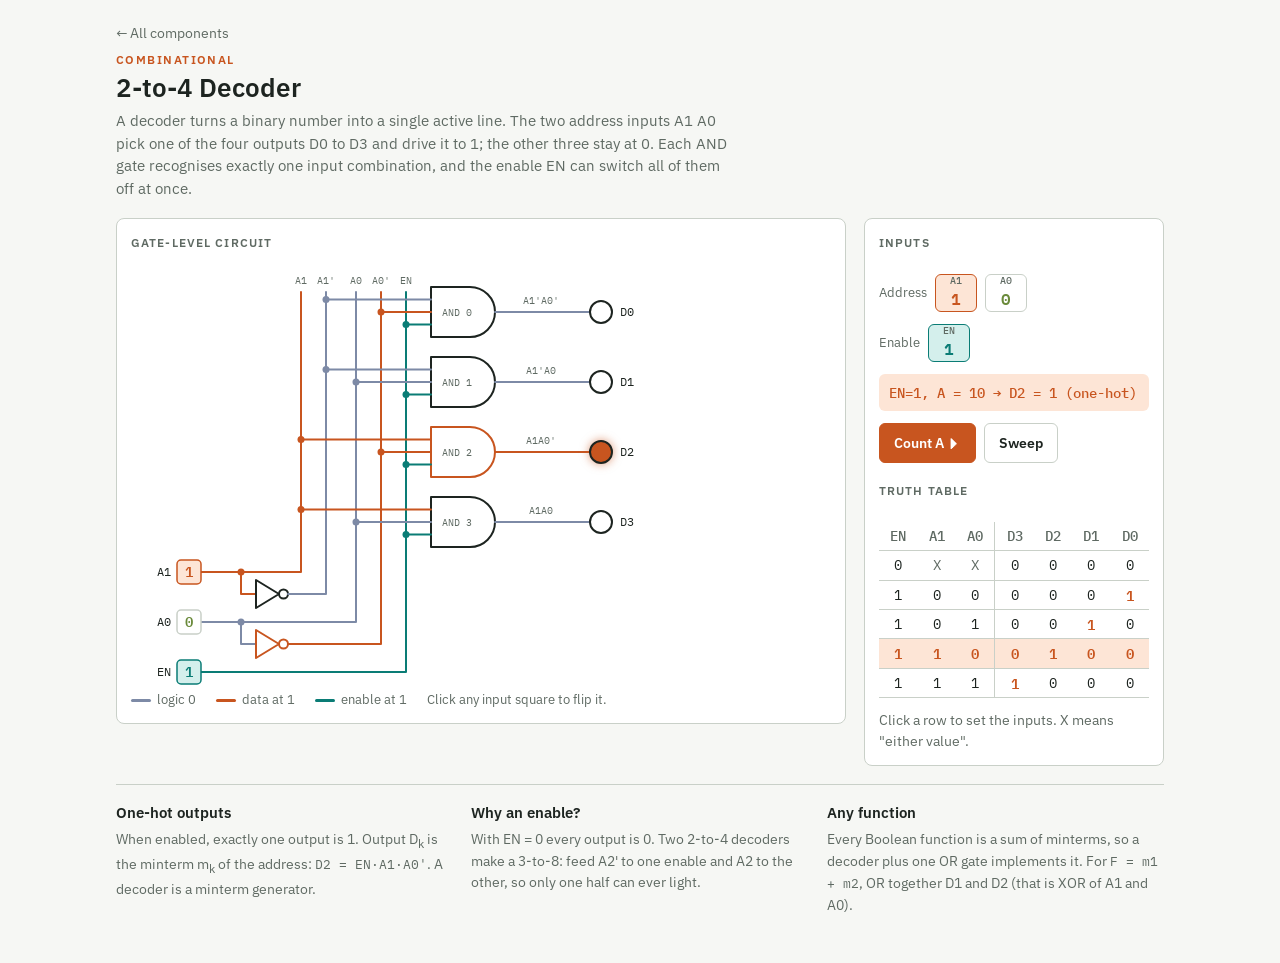
==== components/decoder.html @ 86baaf19 "Add interactive digital design illustrations with shared style A nav shell (index.html) lists ten ga" ====
<!doctype html>
<html lang="en">
<head>
<meta charset="utf-8">
<meta name="viewport" content="width=device-width, initial-scale=1, viewport-fit=cover">
<title>2-to-4 Decoder</title>
<link rel="stylesheet" href="../assets/style.css">
<script src="../assets/circuit.js"></script>
</head>
<body>
<main class="page">
  <header class="page-head">
    <a class="backlink" href="../index.html#decoder">← All components</a>
    <p class="kicker">Combinational</p>
    <h1>2-to-4 Decoder</h1>
    <p>A decoder turns a binary number into a single active line. The two address inputs A1 A0 pick one of the four outputs D0 to D3 and drive it to 1; the other three stay at 0. Each AND gate recognises exactly one input combination, and the enable EN can switch all of them off at once.</p>
  </header>

  <div class="top">
    <section class="panel scroll">
      <h2>Gate-level circuit</h2>
      <svg id="sch" class="sch" viewBox="0 0 520 428" width="520" height="428" role="img"
           aria-label="Two NOT gates make the complemented address lines. Four 3-input AND gates each take one form of A1, one form of A0 and the enable EN, and drive the outputs D0 to D3."></svg>
      <div class="legend">
        <span><i class="lo"></i>logic 0</span><span><i class="hi"></i>data at 1</span><span><i class="ctrl"></i>enable at 1</span>
        <span>Click any input square to flip it.</span>
      </div>
    </section>

    <section class="panel ctl">
      <h2>Inputs</h2>
      <div class="row"><span class="lab">Address</span>
        <button class="bit" id="ba1"><small>A1</small><span class="v">0</span></button>
        <button class="bit" id="ba0"><small>A0</small><span class="v">0</span></button>
      </div>
      <div class="row"><span class="lab">Enable</span>
        <button class="bit ctrl" id="ben"><small>EN</small><span class="v">0</span></button>
      </div>
      <div class="fn" id="fn"></div>
      <div class="row">
        <button class="btn primary" id="step">Count A ⏵</button>
        <button class="btn" id="sweep">Sweep</button>
      </div>
      <h2 style="margin-top:6px">Truth table</h2>
      <table class="tt" id="tt">
        <thead><tr><th>EN</th><th>A1</th><th>A0</th><th class="sep">D3</th><th>D2</th><th>D1</th><th>D0</th></tr></thead>
        <tbody>
          <tr class="pick" data-k="off"><td>0</td><td class="x">X</td><td class="x">X</td><td class="sep">0</td><td>0</td><td>0</td><td>0</td></tr>
          <tr class="pick" data-k="0"><td>1</td><td>0</td><td>0</td><td class="sep">0</td><td>0</td><td>0</td><td class="one">1</td></tr>
          <tr class="pick" data-k="1"><td>1</td><td>0</td><td>1</td><td class="sep">0</td><td>0</td><td class="one">1</td><td>0</td></tr>
          <tr class="pick" data-k="2"><td>1</td><td>1</td><td>0</td><td class="sep">0</td><td class="one">1</td><td>0</td><td>0</td></tr>
          <tr class="pick" data-k="3"><td>1</td><td>1</td><td>1</td><td class="sep one">1</td><td>0</td><td>0</td><td>0</td></tr>
        </tbody>
      </table>
      <p class="note" style="margin:0">Click a row to set the inputs. X means "either value".</p>
    </section>
  </div>

  <section class="notes">
    <div><h3>One-hot outputs</h3><p>When enabled, exactly one output is 1. Output D<sub>k</sub> is the minterm m<sub>k</sub> of the address: <code>D2 = EN·A1·A0'</code>. A decoder is a minterm generator.</p></div>
    <div><h3>Why an enable?</h3><p>With EN = 0 every output is 0. Two 2-to-4 decoders make a 3-to-8: feed A2' to one enable and A2 to the other, so only one half can ever light.</p></div>
    <div><h3>Any function</h3><p>Every Boolean function is a sum of minterms, so a decoder plus one OR gate implements it. For <code>F = m1 + m2</code>, OR together D1 and D2 (that is XOR of A1 and A0).</p></div>
  </section>
</main>

<script>
(function () {
  var svg = document.getElementById('sch');
  var A1 = 1, A0 = 0, EN = 1;
  var cy = [50, 120, 190, 260];                   /* centre line of AND gate k */
  var BX = { A1: 170, nA1: 195, A0: 225, nA0: 250, EN: 275 };
  var W = {};                                     /* signal name -> wires/dots to colour */
  function reg(name, e) { (W[name] = W[name] || []).push(e); return e; }
  function wire(name, pts, ctrl) { return reg(name, DD.wire(svg, pts, ctrl ? 'ctrl' : '')); }
  function dot(name, x, y, ctrl) { return reg(name, DD.dot(svg, x, y, ctrl ? 'ctrl' : '')); }

  /* ---- address lines, their inverters and the enable (bottom left) ---- */
  wire('A1', [[70, 310], [BX.A1, 310], [BX.A1, 30]]);
  wire('A1', [[110, 310], [110, 332], [125, 332]]); dot('A1', 110, 310);
  var n1 = DD.gate(svg, 'not', 125, 318);
  wire('nA1', [n1.out, [BX.nA1, 332], [BX.nA1, 30]]);
  wire('A0', [[70, 360], [BX.A0, 360], [BX.A0, 30]]);
  wire('A0', [[110, 360], [110, 382], [125, 382]]); dot('A0', 110, 360);
  var n0 = DD.gate(svg, 'not', 125, 368);
  wire('nA0', [n0.out, [BX.nA0, 382], [BX.nA0, 30]]);
  wire('EN', [[70, 410], [BX.EN, 410], [BX.EN, 30]], 1);
  [['A1', BX.A1], ["A1'", BX.nA1], ['A0', BX.A0], ["A0'", BX.nA0], ['EN', BX.EN]].forEach(function (b) { DD.text(svg, b[1], 22, b[0], 'lbl small'); });

  /* ---- four AND gates, one per minterm ---- */
  var ands = [], leds = [];
  for (var k = 0; k < 4; k++) (function (k) {
    var g = DD.gate(svg, 'and', 300, cy[k] - 25, { n: 3, h: 50, w: 64 });
    ands.push(g);
    var a = (k & 2) ? 'A1' : 'nA1', b = (k & 1) ? 'A0' : 'nA0';
    wire(a, [[BX[a], g.ins[0][1]], g.ins[0]]); dot(a, BX[a], g.ins[0][1]);
    wire(b, [[BX[b], g.ins[1][1]], g.ins[1]]); dot(b, BX[b], g.ins[1][1]);
    wire('EN', [[BX.EN, g.ins[2][1]], g.ins[2]], 1); dot('EN', BX.EN, g.ins[2][1], 1);
    DD.text(svg, 300 + 26, cy[k] + 4, 'AND ' + k, 'lbl small');
    wire('D' + k, [g.out, [459, cy[k]]]);
    DD.text(svg, 410, cy[k] - 8, (k & 2 ? 'A1' : "A1'") + (k & 1 ? 'A0' : "A0'"), 'lbl small');
    leds.push(DD.led(svg, 470, cy[k], 11, 'D' + k));
  })(k);

  /* ---- input pins drawn in the schematic ---- */
  var pA1 = DD.pin(svg, 70, 310, 'A1', { onToggle: function (v) { A1 = v; render(); } });
  var pA0 = DD.pin(svg, 70, 360, 'A0', { onToggle: function (v) { A0 = v; render(); } });
  var pEN = DD.pin(svg, 70, 410, 'EN', { ctrl: 1, onToggle: function (v) { EN = v; render(); } });

  /* ---- HTML controls ---- */
  var setA1 = DD.bitButton(document.getElementById('ba1'), function () { return A1; }, function (v) { A1 = v; render(); });
  var setA0 = DD.bitButton(document.getElementById('ba0'), function () { return A0; }, function (v) { A0 = v; render(); });
  var setEN = DD.bitButton(document.getElementById('ben'), function () { return EN; }, function (v) { EN = v; render(); });
  var tt = document.getElementById('tt');
  tt.querySelectorAll('tbody tr').forEach(function (tr) {
    tr.addEventListener('click', function () {
      if (tr.dataset.k === 'off') EN = 0;
      else { var a = +tr.dataset.k; EN = 1; A1 = a >> 1; A0 = a & 1; }
      render();
    });
  });
  function countA() { var a = (A1 * 2 + A0 + 1) & 3; A1 = a >> 1; A0 = a & 1; render(); }
  document.getElementById('step').addEventListener('click', countA);
  var sweepBtn = document.getElementById('sweep');
  sweepBtn.addEventListener('click', async function () {
    sweepBtn.disabled = true; EN = 1; A1 = 0; A0 = 0; render();
    for (var i = 0; i < 3; i++) { await DD.sleep(900); countA(); }
    sweepBtn.disabled = false;
  });

  function render() {
    var a = A1 * 2 + A0;
    var v = { A1: A1, nA1: 1 - A1, A0: A0, nA0: 1 - A0, EN: EN };
    for (var k = 0; k < 4; k++) {
      v['D' + k] = EN && k === a ? 1 : 0;
      ands[k].set(v['D' + k]);
      leds[k].set(v['D' + k]);
    }
    for (var n in W) DD.setHi(W[n], v[n]);
    n1.set(1 - A1); n0.set(1 - A0);
    pA1.set(A1); pA0.set(A0); pEN.set(EN); setA1(A1); setA0(A0); setEN(EN);
    DD.markRow(tt, EN ? a : 'off');
    document.getElementById('fn').innerHTML = EN
      ? 'EN=1, A = ' + A1 + A0 + ' → D' + a + ' = 1 <span style="white-space:nowrap">(one-hot)</span>'
      : 'EN=0 → D3..D0 = 0000 (disabled)';
  }
  render();
})();
</script>
</body>
</html>
---- assets/style.css ----
/* Digital Design Illustrations: shared visual system.
   Every component page links this file and assets/circuit.js. Do not add per-page colors;
   use the tokens below so all illustrations read as one set, in light and dark. */

@import url("https://fonts.googleapis.com/css2?family=IBM+Plex+Sans:wght@400;500;600&family=IBM+Plex+Mono:wght@400;500;600&display=swap");

:root {
  --bg: #f6f7f4;
  --panel: #ffffff;
  --fg: #1d2420;
  --muted: #5f6a63;
  --line: #c9d0c8;
  --box: #4a6fd6;        /* block / gate outlines */
  --gate: #ffffff;       /* gate fill */
  --wire: #7d8aa6;       /* a wire at logic 0 (or structural wire) */
  --hi: #c8551f;         /* data signal at logic 1 */
  --hi-soft: #fde5d6;    /* tinted background for "active" rows, cells, buttons */
  --ctrl: #0a7c75;       /* control signal at logic 1: select, enable, clock, carry-in */
  --ctrl-soft: #d4efec;
  --zero: #6a8a3a;       /* text showing a 0 value */
  --one: #c8551f;        /* text showing a 1 value */
  --warn: #b3261e;
  --sans: "IBM Plex Sans", system-ui, -apple-system, "Segoe UI", sans-serif;
  --mono: "IBM Plex Mono", ui-monospace, SFMono-Regular, Menlo, monospace;
  color-scheme: light;
}
@media (prefers-color-scheme: dark) {
  :root:not([data-theme="light"]) {
    --bg: #161a17; --panel: #1f2521; --fg: #e8ebe6; --muted: #9aa59c; --line: #3a433c;
    --box: #7c99ea; --gate: #1f2521; --wire: #5d6b85;
    --hi: #f08a55; --hi-soft: #4a2a18; --ctrl: #38c9bd; --ctrl-soft: #123a37;
    --zero: #9fc05a; --one: #f08a55; --warn: #ff7b72;
    color-scheme: dark;
  }
}
:root[data-theme="dark"] {
  --bg: #161a17; --panel: #1f2521; --fg: #e8ebe6; --muted: #9aa59c; --line: #3a433c;
  --box: #7c99ea; --gate: #1f2521; --wire: #5d6b85;
  --hi: #f08a55; --hi-soft: #4a2a18; --ctrl: #38c9bd; --ctrl-soft: #123a37;
  --zero: #9fc05a; --one: #f08a55; --warn: #ff7b72;
  color-scheme: dark;
}

*, *::before, *::after { box-sizing: border-box; }
html, body { margin: 0; }
body {
  background: var(--bg); color: var(--fg);
  font-family: var(--sans); font-size: 15px; line-height: 1.5;
}
code, kbd { font-family: var(--mono); font-size: .92em; }
img { max-width: 100%; }
[hidden] { display: none !important; }

/* ---------- component page layout ---------- */
.page {
  max-width: 1080px; margin: 0 auto; display: grid; gap: 18px;
  padding-block: 22px 48px;
  padding-left: max(16px, env(safe-area-inset-left, 0px));
  padding-right: max(16px, env(safe-area-inset-right, 0px));
}
.page > * { min-width: 0; }
.page-head .kicker {
  font-size: .75rem; font-weight: 600; letter-spacing: .12em; text-transform: uppercase; color: var(--hi);
  margin: 0 0 4px;
}
.page-head h1 { font-size: 1.6rem; font-weight: 600; line-height: 1.2; margin: 0 0 6px; text-wrap: balance; }
.page-head p { margin: 0; color: var(--muted); max-width: 68ch; }
.backlink { font-size: .85rem; color: var(--muted); text-decoration: none; display: inline-block; margin-bottom: 8px; }
.backlink:hover { color: var(--hi); }

/* schematic on the left, controls on the right; stacks on narrow screens */
.top { display: grid; grid-template-columns: minmax(0, 1fr) 300px; gap: 18px; align-items: start; }
@media (max-width: 820px) { .top { grid-template-columns: minmax(0, 1fr); } }
.split { display: grid; grid-template-columns: repeat(auto-fit, minmax(300px, 1fr)); gap: 18px; }

.panel { background: var(--panel); border: 1px solid var(--line); border-radius: 8px; padding: 14px; min-width: 0; }
.panel h2 {
  font-size: .78rem; font-weight: 600; letter-spacing: .09em; text-transform: uppercase; color: var(--muted);
  margin: 0 0 10px;
}
.scroll { overflow-x: auto; }
.note { font-size: .86rem; color: var(--muted); margin: 10px 0 0; max-width: 72ch; }
.note b, .note strong { color: var(--fg); font-weight: 500; }

/* explanatory cards under the illustration */
.notes { display: grid; grid-template-columns: repeat(auto-fit, minmax(240px, 1fr)); gap: 18px; border-top: 1px solid var(--line); padding-top: 16px; }
.notes h3 { margin: 0 0 4px; font-size: .95rem; font-weight: 600; }
.notes p { margin: 0; color: var(--muted); font-size: .9rem; }

/* legend chips for wire colors */
.legend { display: flex; flex-wrap: wrap; gap: 6px 20px; font-size: .8rem; color: var(--muted); }
.legend i { display: inline-block; width: 20px; height: 3px; vertical-align: middle; margin-right: 6px; border-radius: 2px; }
.legend i.lo { background: var(--wire); }
.legend i.hi { background: var(--hi); }
.legend i.ctrl { background: var(--ctrl); }

/* ---------- controls ---------- */
.ctl { display: grid; gap: 12px; align-content: start; }
.row { display: flex; flex-wrap: wrap; gap: 8px; align-items: center; }
.row > label, .lab { font-size: .82rem; color: var(--muted); min-width: 2.5em; }

/* a single input bit: shows 0/1, click to toggle */
.bit {
  font-family: var(--mono); font-size: 1rem; font-weight: 600; min-width: 42px; height: 38px; padding: 0 8px;
  border: 1px solid var(--line); border-radius: 6px; background: var(--panel); color: var(--zero); cursor: pointer;
}
.bit.on { background: var(--hi-soft); border-color: var(--hi); color: var(--hi); }
.bit.ctrl.on { background: var(--ctrl-soft); border-color: var(--ctrl); color: var(--ctrl); }
.bit small { display: block; font-size: .65rem; font-weight: 500; color: var(--muted); line-height: 1; }

/* a named control line: dot + name + value */
.sw {
  display: inline-flex; align-items: center; gap: 8px; border: 1px solid var(--line); border-radius: 6px;
  padding: 6px 10px; background: var(--panel); color: var(--fg); cursor: pointer; font: inherit;
}
.sw .dot { width: 12px; height: 12px; border-radius: 50%; background: var(--line); }
.sw.on { border-color: var(--ctrl); }
.sw.on .dot { background: var(--ctrl); }
.sw code { font-family: var(--mono); }
.sw .st { font-family: var(--mono); font-weight: 600; }

.btn {
  font: inherit; font-weight: 600; font-size: .9rem; border: 1px solid var(--line); border-radius: 6px;
  padding: 8px 14px; background: var(--panel); color: var(--fg); cursor: pointer;
}
.btn:hover { border-color: var(--hi); }
.btn.primary { background: var(--hi); border-color: var(--hi); color: #fff; }
.btn:disabled { opacity: .5; cursor: default; }
.btn:focus-visible, .bit:focus-visible, .sw:focus-visible, input:focus-visible, select:focus-visible, a:focus-visible {
  outline: 2px solid var(--hi); outline-offset: 2px;
}
input[type="range"] { accent-color: var(--hi); }
input[type="text"], input[type="number"], select {
  font-family: var(--mono); font-size: 1rem; padding: 6px 8px; border: 1px solid var(--line); border-radius: 6px;
  background: var(--panel); color: var(--fg);
}

/* one-line live readout: "Y = I2 = 1" */
.fn {
  font-family: var(--mono); font-size: .9rem; font-weight: 500; padding: 8px 10px; border-radius: 6px;
  background: var(--hi-soft); color: var(--hi);
}
.fn.warn { color: var(--warn); }
/* big numeric readout */
.readout { display: flex; align-items: baseline; gap: 12px; flex-wrap: wrap; font-family: var(--mono); }
.readout b { font-size: 2rem; font-weight: 600; font-variant-numeric: tabular-nums; }
.readout span { color: var(--muted); }

/* ---------- truth / function tables ---------- */
table.tt { border-collapse: collapse; font-family: var(--mono); font-size: .85rem; width: 100%; font-variant-numeric: tabular-nums; }
.tt th, .tt td { padding: 4px 8px; text-align: center; border-bottom: 1px solid var(--line); }
.tt th { color: var(--muted); font-weight: 500; }
.tt td.sep, .tt th.sep { border-left: 1px solid var(--line); }
.tt td.x { color: var(--muted); }
.tt td.one { color: var(--one); font-weight: 600; }
.tt td.zero { color: var(--muted); }
.tt tbody tr { cursor: default; }
.tt tbody tr.pick { cursor: pointer; }
.tt tbody tr.pick:hover td { background: color-mix(in srgb, var(--hi-soft) 50%, transparent); }
.tt tr.cur td { background: var(--hi-soft); color: var(--hi); font-weight: 600; }

/* ---------- SVG schematic vocabulary ---------- */
svg.sch { display: block; max-width: 100%; height: auto; font-family: var(--mono); }
.sch text { fill: var(--fg); font-size: 12px; }
.sch .lbl { fill: var(--fg); font-size: 12px; }
.sch .lbl.small, .sch .small { font-size: 10px; fill: var(--muted); }
.sch .lbl.muted { fill: var(--muted); }
.sch .lbl.name { font-family: var(--sans); font-size: 11px; font-weight: 600; letter-spacing: .08em; fill: var(--muted); }
.sch .lbl.title { font-family: var(--sans); font-size: 14px; font-weight: 600; fill: var(--fg); }
.sch .val { font-weight: 600; font-size: 14px; }
.sch .big { font-size: 24px; font-weight: 600; }
.sch .v0 { fill: var(--zero); }
.sch .v1 { fill: var(--one); }

.sch .wire { fill: none; stroke: var(--wire); stroke-width: 2; stroke-linecap: round; stroke-linejoin: round; transition: stroke .25s; }
.sch .wire.bus { stroke-width: 3.5; }
.sch .wire.hi { stroke: var(--hi); }
.sch .wire.ctrl.hi { stroke: var(--ctrl); }
.sch .node { fill: var(--wire); transition: fill .25s; }
.sch .node.hi { fill: var(--hi); }
.sch .node.ctrl.hi { fill: var(--ctrl); }
.sch .slash { stroke: var(--muted); stroke-width: 1.4; }

.sch .gate { fill: var(--gate); stroke: var(--fg); stroke-width: 2; stroke-linejoin: round; transition: fill .2s, stroke .2s; }
.sch .gate.hi { stroke: var(--hi); }
.sch .gate.ctrl.hi { stroke: var(--ctrl); }
.sch .gate.flash { fill: var(--hi-soft); }
.sch .bubble { fill: var(--gate); stroke: var(--fg); stroke-width: 2; }
.sch .bubble.hi { stroke: var(--hi); }
.sch .bubble.ctrl.hi { stroke: var(--ctrl); }
.sch .box { fill: var(--gate); stroke: var(--box); stroke-width: 2; transition: fill .2s; }
.sch .box.hot { fill: var(--hi-soft); }
.sch .frame { fill: none; stroke: var(--box); stroke-width: 1.5; opacity: .5; }
.sch .clk-tri { fill: none; stroke: var(--box); stroke-width: 2; }

/* input pins drawn in the schematic: click to toggle */
.sch .pin { cursor: pointer; }
.sch .pin rect { fill: var(--panel); stroke: var(--line); stroke-width: 1.5; transition: fill .2s, stroke .2s; }
.sch .pin text { font-weight: 600; fill: var(--zero); }
.sch .pin.on rect { fill: var(--hi-soft); stroke: var(--hi); }
.sch .pin.on text { fill: var(--hi); }
.sch .pin.ctrl.on rect { fill: var(--ctrl-soft); stroke: var(--ctrl); }
.sch .pin.ctrl.on text { fill: var(--ctrl); }
.sch .pin:focus { outline: none; }
.sch .pin:focus-visible rect { stroke: var(--hi); stroke-width: 3; }

/* output lamps */
.sch .led { fill: var(--panel); stroke: var(--fg); stroke-width: 2; transition: fill .25s; }
.sch .led.hi { fill: var(--hi); filter: drop-shadow(0 0 5px color-mix(in srgb, var(--hi) 60%, transparent)); }
.sch .led.ctrl.hi { fill: var(--ctrl); filter: drop-shadow(0 0 5px color-mix(in srgb, var(--ctrl) 60%, transparent)); }

/* animation helpers */
.sch .pulse { fill: var(--hi); opacity: 0; }
.sch .edge { stroke: var(--ctrl); stroke-width: 4; opacity: 0; fill: none; }
.flash-once { animation: dd-flash .5s ease-out; }
@keyframes dd-flash { 0% { opacity: 1; } 100% { opacity: 0; } }

/* ---------- timing diagrams (DD.Timing) ---------- */
svg.timing { display: block; max-width: none; font-family: var(--mono); }
.timing text { fill: var(--fg); font-size: 12px; }
.timing .t-lab { fill: var(--fg); }
.timing .t-grid { stroke: var(--line); stroke-width: 1; }
.timing .t-sig { fill: none; stroke: var(--fg); stroke-width: 2; }
.timing .t-sig.hi { stroke: var(--hi); }
.timing .t-bus { fill: var(--panel); stroke: var(--fg); stroke-width: 1.5; }
.timing .t-edge { fill: var(--ctrl); }
.timing .t-small { font-size: 10px; fill: var(--muted); }
.timing .t-now { fill: var(--ctrl); opacity: .08; }

@media (prefers-reduced-motion: reduce) {
  .sch *, .flash-once { transition: none !important; animation-duration: .01s !important; }
}
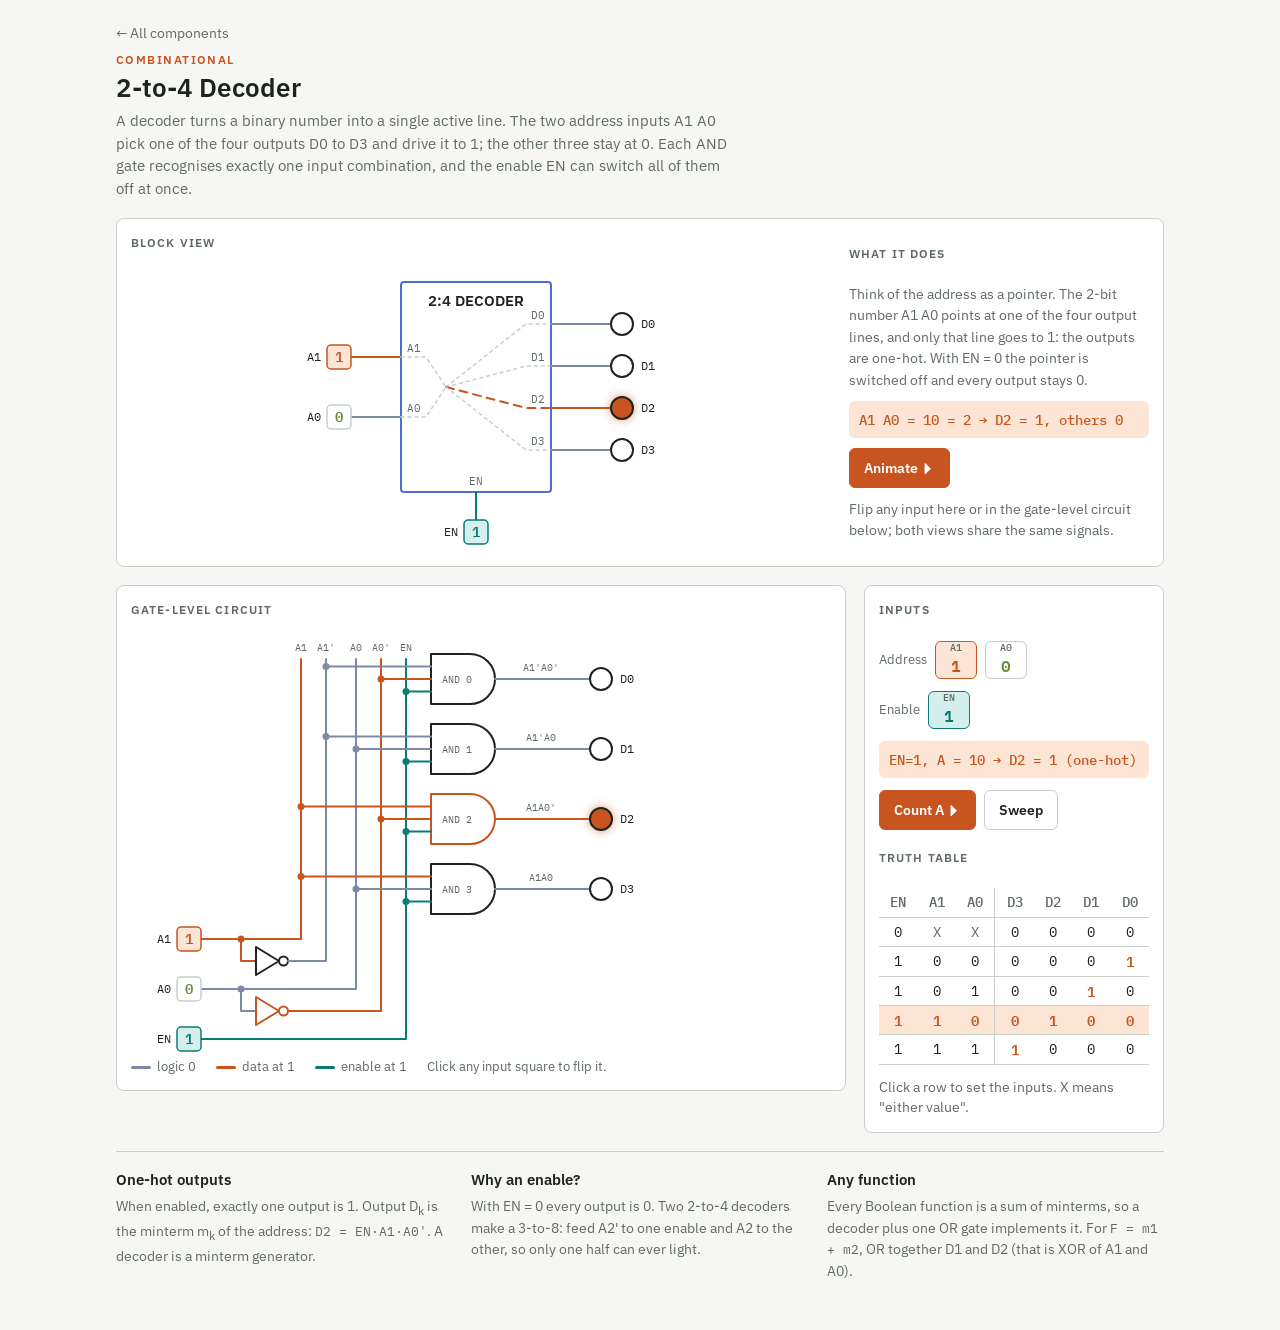
==== commit f4bf5070: "updated" ====
--- a/components/decoder.html
+++ b/components/decoder.html
@@ -16,6 +16,21 @@
     <p>A decoder turns a binary number into a single active line. The two address inputs A1 A0 pick one of the four outputs D0 to D3 and drive it to 1; the other three stay at 0. Each AND gate recognises exactly one input combination, and the enable EN can switch all of them off at once.</p>
   </header>
 
+  <section class="panel blockview">
+    <div>
+      <h2>Block view</h2>
+      <svg id="blk" class="sch" viewBox="50 0 380 290" width="380" height="290" role="img"
+           aria-label="Decoder symbol: address inputs A1 and A0 on the left, enable EN underneath, four outputs D0 to D3 on the right, each to a lamp. A line inside shows which output the address points at."></svg>
+    </div>
+    <div class="say">
+      <h2>What it does</h2>
+      <p>Think of the address as a pointer. The 2-bit number A1 A0 points at one of the four output lines, and only that line goes to 1: the outputs are one-hot. With EN = 0 the pointer is switched off and every output stays 0.</p>
+      <div class="fn" id="bfn"></div>
+      <div class="row"><button class="btn primary" id="bplay">Animate ⏵</button></div>
+      <p>Flip any input here or in the gate-level circuit below; both views share the same signals.</p>
+    </div>
+  </section>
+
   <div class="top">
     <section class="panel scroll">
       <h2>Gate-level circuit</h2>
@@ -125,6 +140,73 @@
     sweepBtn.disabled = true; EN = 1; A1 = 0; A0 = 0; render();
     for (var i = 0; i < 3; i++) { await DD.sleep(900); countA(); }
     sweepBtn.disabled = false;
+  });
+
+  /* ---- block view: the same signals on a single decoder symbol ---- */
+  var blk = document.getElementById('blk');
+  DD.block(blk, 160, 20, 150, 210);
+  DD.text(blk, 235, 44, '2:4 DECODER', 'sym-name');
+  var HUB = [205, 125], bAY = [95, 155];          /* A1, A0 rows; internal "pointer" hub */
+  var bAW = [], bAPin = [], bAPath = [];
+  [['A1', 0], ['A0', 1]].forEach(function (p) {
+    var j = p[1], yj = bAY[j];
+    bAW[j] = DD.wire(blk, [[110, yj], [160, yj]]);
+    DD.text(blk, 166, yj - 5, p[0], 'port', 'start');
+    DD.wire(blk, [[160, yj], [185, yj], HUB], 'inside');
+    bAPath[j] = 'M110,' + yj + 'H185L' + HUB.join(',');
+    bAPin[j] = DD.pin(blk, 110, yj, p[0], { onToggle: function (v) { if (j) A0 = v; else A1 = v; render(); } });
+  });
+  var bENW = DD.wire(blk, [[235, 258], [235, 230]], 'ctrl');
+  DD.text(blk, 235, 223, 'EN', 'port');
+  var bENPath = 'M235,258V230';
+  var bENPin = DD.pin(blk, 247, 270, 'EN', { ctrl: 1, onToggle: function (v) { EN = v; render(); } });
+  var bInside = [], bOut = [], bLed = [], bPath = [];
+  for (k = 0; k < 4; k++) {
+    var yk = 20 + 210 * (k + 1) / 5;
+    bInside[k] = DD.wire(blk, [HUB, [285, yk], [310, yk]], 'inside');
+    DD.text(blk, 304, yk - 5, 'D' + k, 'port', 'end');
+    bOut[k] = DD.wire(blk, [[310, yk], [370, yk]]);
+    bLed[k] = DD.led(blk, 381, yk, 11, 'D' + k);
+    bPath[k] = 'M' + HUB.join(',') + 'L285,' + yk + 'H370';   /* hub → chosen output → lamp */
+  }
+  var shown = { a: -1, en: -1 }, gen = 0;
+  /* lit: whether the lamps already show the new result */
+  function showBlock(a, en, lit) {
+    shown.a = a; shown.en = en;
+    for (var k = 0; k < 4; k++) {
+      var on = k === a, d = lit && en && on ? 1 : 0;
+      bInside[k].setAttribute('class', on ? 'wire' + (en ? ' hi' : '') + ' flow' : 'wire inside');
+      DD.setHi(bOut[k], d); bLed[k].set(d);
+    }
+  }
+  /* address and enable beads enter, the pointer moves, then one bead runs to the chosen lamp */
+  async function animateBlock(a, en, aChanged, enChanged) {
+    var my = ++gen, beads = [];
+    if (aChanged) {
+      beads.push(DD.token(blk, bAPath[0], { value: A1, dur: 450 }));
+      beads.push(DD.token(blk, bAPath[1], { value: A0, dur: 450 }));
+    }
+    if (enChanged) beads.push(DD.token(blk, bENPath, { value: en, ctrl: en, dur: 450 }));
+    await Promise.all(beads);
+    if (my !== gen) return;
+    showBlock(a, en, false);
+    await DD.token(blk, bPath[a], { value: en, dur: 800 });
+    if (my === gen) showBlock(a, en, true);
+  }
+  function renderBlock(a) {
+    DD.setHi(bAW[0], A1); DD.setHi(bAW[1], A0); bAPin[0].set(A1); bAPin[1].set(A0);
+    DD.setHi(bENW, EN); bENPin.set(EN);
+    document.getElementById('bfn').textContent = EN
+      ? 'A1 A0 = ' + A1 + A0 + ' = ' + a + ' → D' + a + ' = 1, others 0'
+      : 'EN = 0 → all outputs 0';
+    if (shown.a < 0) showBlock(a, EN, true);
+    else if (a !== shown.a || EN !== shown.en) animateBlock(a, EN, a !== shown.a, EN !== shown.en);
+  }
+  var bPlay = document.getElementById('bplay');
+  bPlay.addEventListener('click', async function () {
+    bPlay.disabled = true;
+    for (var i = 0; i < 4; i++) { EN = 1; A1 = i >> 1; A0 = i & 1; render(); await DD.sleep(DD.reduceMotion ? 700 : 1500); }
+    bPlay.disabled = false;
   });
 
   function render() {
@@ -142,6 +224,7 @@
     document.getElementById('fn').innerHTML = EN
       ? 'EN=1, A = ' + A1 + A0 + ' → D' + a + ' = 1 <span style="white-space:nowrap">(one-hot)</span>'
       : 'EN=0 → D3..D0 = 0000 (disabled)';
+    renderBlock(a);
   }
   render();
 })();
--- a/assets/style.css
+++ b/assets/style.css
@@ -215,6 +215,24 @@
 .flash-once { animation: dd-flash .5s ease-out; }
 @keyframes dd-flash { 0% { opacity: 1; } 100% { opacity: 0; } }
 
+/* signal beads (DD.token) and marching dashes on the active path (DD.flow) */
+.sch .token circle { fill: var(--hi); stroke: var(--panel); stroke-width: 1.5; }
+.sch .token.ctrl circle { fill: var(--ctrl); }
+.sch .token.v0 circle { fill: var(--wire); }   /* a 0 is grey even on a control line */
+.sch .token text { fill: #fff; font-weight: 600; }
+.sch .wire.flow { stroke-dasharray: 8 6; animation: dd-march .6s linear infinite; }
+@keyframes dd-march { to { stroke-dashoffset: -14; } }
+
+/* block view: the component as one symbol, shown first on every page */
+.blockview { display: grid; grid-template-columns: minmax(0, 1fr) minmax(220px, 300px); gap: 18px; align-items: center; }
+@media (max-width: 820px) { .blockview { grid-template-columns: minmax(0, 1fr); } }
+.blockview svg.sch { margin: 0 auto; }
+.blockview .say { display: grid; gap: 10px; align-content: start; }
+.blockview .say p { margin: 0; color: var(--muted); font-size: .9rem; }
+.sch .sym-name { font-family: var(--sans); font-size: 15px; font-weight: 600; fill: var(--fg); }
+.sch .port { font-size: 11px; fill: var(--muted); }
+.sch .inside { fill: none; stroke: var(--line); stroke-width: 1.5; stroke-dasharray: 3 4; }
+
 /* ---------- timing diagrams (DD.Timing) ---------- */
 svg.timing { display: block; max-width: none; font-family: var(--mono); }
 .timing text { fill: var(--fg); font-size: 12px; }
@@ -229,4 +247,5 @@
 
 @media (prefers-reduced-motion: reduce) {
   .sch *, .flash-once { transition: none !important; animation-duration: .01s !important; }
-}
+  .sch .wire.flow { animation: none; stroke-dasharray: none; }
+}
